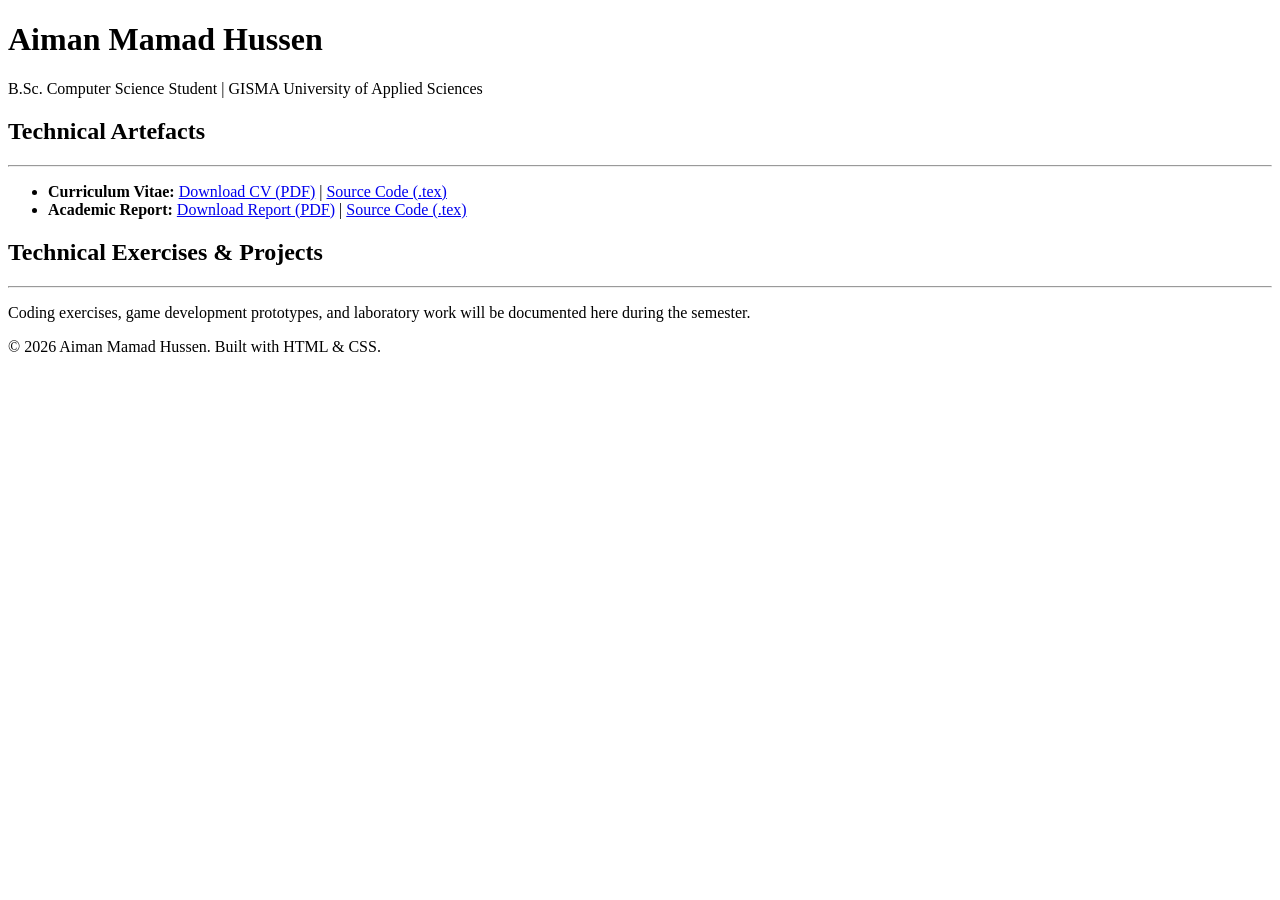
==== index.html @ fa2a32cd "Create index.html" ====
<!DOCTYPE html>
<html lang="en">
<head>
    <meta charset="UTF-8">
    <meta name="viewport" content="width=device-width, initial-scale=1.0">
    <title>Aiman Mamad Hussen - Portfolio</title>
    <link rel="stylesheet" href="style.css">
</head>
<body>
    <header>
        <h1>Aiman Mamad Hussen</h1>
        <p>B.Sc. Computer Science Student | GISMA University of Applied Sciences</p>
    </header>

    <main class="container">
        <section class="card">
            <h2>Technical Artefacts</h2>
            <hr>
            <ul class="project-list">
                <li>
                    <strong>Curriculum Vitae:</strong> 
                    <a href="main.pdf" target="_blank">Download CV (PDF)</a> | 
                    <a href="main.tex" target="_blank">Source Code (.tex)</a>
                </li>
                <li>
                    <strong>Academic Report:</strong> 
                    <a href="report.pdf" target="_blank">Download Report (PDF)</a> | 
                    <a href="report.tex" target="_blank">Source Code (.tex)</a>
                </li>
            </ul>
        </section>

        <section class="card">
            <h2>Technical Exercises & Projects</h2>
            <hr>
            <p>Coding exercises, game development prototypes, and laboratory work will be documented here during the semester.</p>
        </section>
    </main>

    <footer>
        <p>&copy; 2026 Aiman Mamad Hussen. Built with HTML & CSS.</p>
    </footer>
</body>
</html>
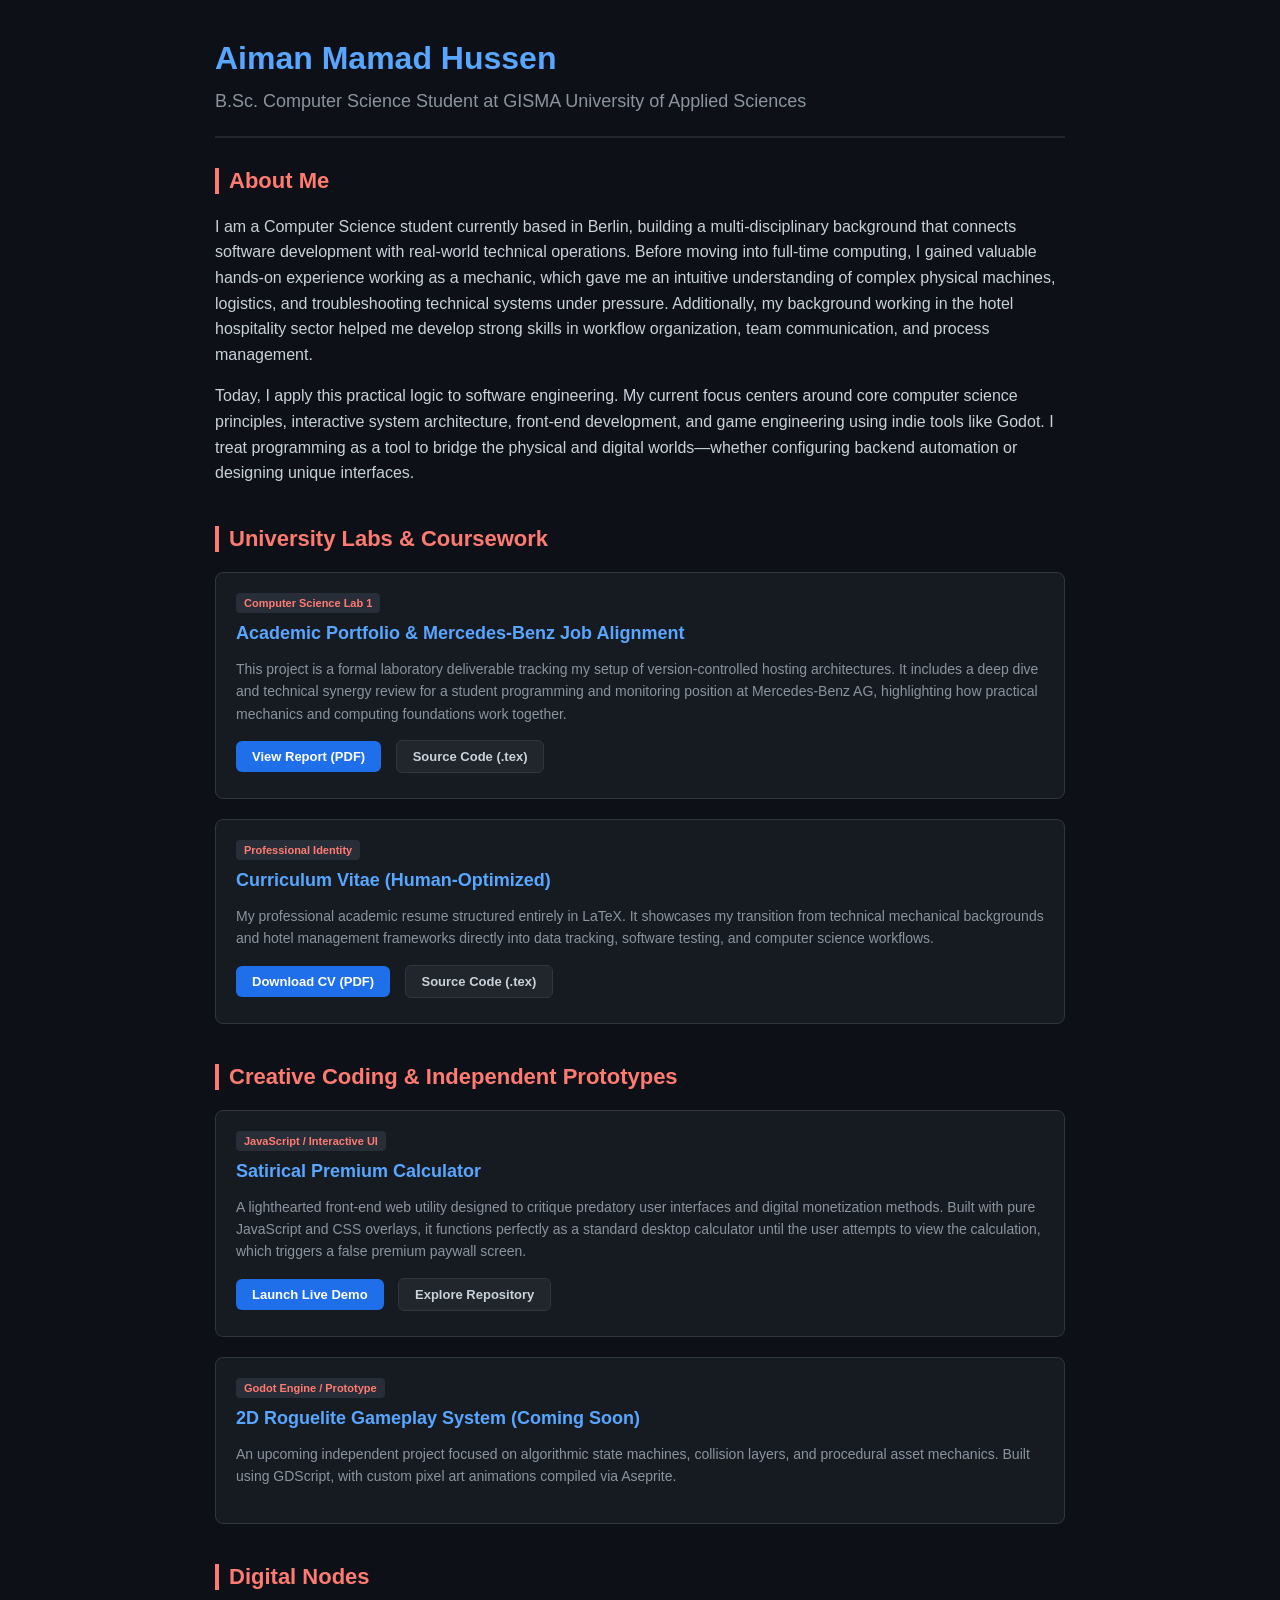
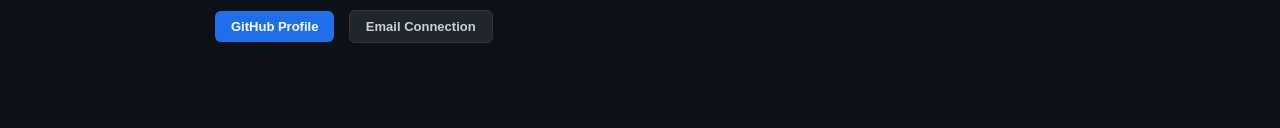
==== commit 8c2bbd44: "Update index.html" ====
--- a/index.html
+++ b/index.html
@@ -3,42 +3,228 @@
 <head>
     <meta charset="UTF-8">
     <meta name="viewport" content="width=device-width, initial-scale=1.0">
-    <title>Aiman Mamad Hussen - Portfolio</title>
-    <link rel="stylesheet" href="style.css">
+    <title>Aiman Mamad Hussen | Portfolio</title>
+    <style>
+        /* Dark Mode Theme */
+        body {
+            background-color: #0d1117;
+            color: #c9d1d9;
+            font-family: 'Segoe UI', Tahoma, Geneva, Verdana, sans-serif;
+            margin: 0;
+            padding: 40px 20px;
+            display: flex;
+            justify-content: center;
+        }
+
+        .container {
+            max-width: 850px;
+            width: 100%;
+        }
+
+        header {
+            border-bottom: 2px solid #21262d;
+            padding-bottom: 20px;
+            margin-bottom: 30px;
+        }
+
+        h1 {
+            color: #58a6ff;
+            margin: 0 0 10px 0;
+            font-size: 32px;
+        }
+
+        .subtitle {
+            color: #8b949e;
+            font-size: 18px;
+            margin: 0;
+        }
+
+        section {
+            margin-bottom: 40px;
+        }
+
+        h2 {
+            color: #ff7b72;
+            border-left: 4px solid #ff7b72;
+            padding-left: 10px;
+            font-size: 22px;
+            margin-bottom: 20px;
+        }
+
+        p {
+            line-height: 1.6;
+            color: #c9d1d9;
+        }
+
+        /* Project Cards Setup */
+        .grid {
+            display: block;
+        }
+
+        .card {
+            background-color: #161b22;
+            border: 1px solid #30363d;
+            border-radius: 8px;
+            padding: 20px;
+            margin-bottom: 20px;
+            transition: transform 0.2s, border-color 0.2s;
+        }
+
+        .card:hover {
+            border-color: #58a6ff;
+            transform: translateY(-2px);
+        }
+
+        .card h3 {
+            color: #58a6ff;
+            margin-top: 0;
+            margin-bottom: 10px;
+            font-size: 18px;
+        }
+
+        .card p {
+            font-size: 14px;
+            color: #8b949e;
+            margin-bottom: 15px;
+        }
+
+        /* Buttons Styling */
+        .btn-group {
+            display: block;
+        }
+
+        .btn {
+            display: inline-block;
+            background-color: #1f6feb;
+            color: #ffffff;
+            padding: 8px 16px;
+            border-radius: 6px;
+            text-decoration: none;
+            font-size: 13px;
+            font-weight: bold;
+            margin-right: 10px;
+            margin-bottom: 5px;
+            transition: background 0.2s;
+        }
+
+        .btn:hover {
+            background-color: #388bfd;
+        }
+
+        .btn-secondary {
+            display: inline-block;
+            background-color: #21262d;
+            color: #c9d1d9;
+            padding: 8px 16px;
+            border-radius: 6px;
+            border: 1px solid #30363d;
+            text-decoration: none;
+            font-size: 13px;
+            font-weight: bold;
+            margin-bottom: 5px;
+            transition: background 0.2s;
+        }
+
+        .btn-secondary:hover {
+            background-color: #30363d;
+        }
+
+        .badge {
+            background-color: #282e38;
+            color: #ff7b72;
+            padding: 4px 8px;
+            border-radius: 4px;
+            font-size: 11px;
+            font-weight: bold;
+            display: inline-block;
+            margin-bottom: 10px;
+        }
+    </style>
 </head>
 <body>
-    <header>
-        <h1>Aiman Mamad Hussen</h1>
-        <p>B.Sc. Computer Science Student | GISMA University of Applied Sciences</p>
-    </header>
-
-    <main class="container">
-        <section class="card">
-            <h2>Technical Artefacts</h2>
-            <hr>
-            <ul class="project-list">
-                <li>
-                    <strong>Curriculum Vitae:</strong> 
-                    <a href="main.pdf" target="_blank">Download CV (PDF)</a> | 
-                    <a href="main.tex" target="_blank">Source Code (.tex)</a>
-                </li>
-                <li>
-                    <strong>Academic Report:</strong> 
-                    <a href="report.pdf" target="_blank">Download Report (PDF)</a> | 
-                    <a href="report.tex" target="_blank">Source Code (.tex)</a>
-                </li>
-            </ul>
-        </section>
-
-        <section class="card">
-            <h2>Technical Exercises & Projects</h2>
-            <hr>
-            <p>Coding exercises, game development prototypes, and laboratory work will be documented here during the semester.</p>
-        </section>
-    </main>
-
-    <footer>
-        <p>&copy; 2026 Aiman Mamad Hussen. Built with HTML & CSS.</p>
-    </footer>
+
+    <div class="container">
+        <header>
+            <h1>Aiman Mamad Hussen</h1>
+            <p class="subtitle">B.Sc. Computer Science Student at GISMA University of Applied Sciences</p>
+        </header>
+
+        <section id="about">
+            <h2>About Me</h2>
+            <p>
+                I am a Computer Science student currently based in Berlin, building a multi-disciplinary background that connects software development with real-world technical operations. Before moving into full-time computing, I gained valuable hands-on experience working as a mechanic, which gave me an intuitive understanding of complex physical machines, logistics, and troubleshooting technical systems under pressure. Additionally, my background working in the hotel hospitality sector helped me develop strong skills in workflow organization, team communication, and process management.
+            </p>
+            <p>
+                Today, I apply this practical logic to software engineering. My current focus centers around core computer science principles, interactive system architecture, front-end development, and game engineering using indie tools like Godot. I treat programming as a tool to bridge the physical and digital worlds—whether configuring backend automation or designing unique interfaces.
+            </p>
+        </section>
+
+        <section id="academic">
+            <h2>University Labs & Coursework</h2>
+            <div class="grid">
+                
+                <div class="card">
+                    <span class="badge">Computer Science Lab 1</span>
+                    <h3>Academic Portfolio & Mercedes-Benz Job Alignment</h3>
+                    <p>
+                        This project is a formal laboratory deliverable tracking my setup of version-controlled hosting architectures. It includes a deep dive and technical synergy review for a student programming and monitoring position at Mercedes-Benz AG, highlighting how practical mechanics and computing foundations work together.
+                    </p>
+                    <div class="btn-group">
+                        <a href="report.pdf" target="_blank" class="btn">View Report (PDF)</a>
+                        <a href="report.tex" target="_blank" class="btn-secondary">Source Code (.tex)</a>
+                    </div>
+                </div>
+
+                <div class="card">
+                    <span class="badge">Professional Identity</span>
+                    <h3>Curriculum Vitae (Human-Optimized)</h3>
+                    <p>
+                        My professional academic resume structured entirely in LaTeX. It showcases my transition from technical mechanical backgrounds and hotel management frameworks directly into data tracking, software testing, and computer science workflows.
+                    </p>
+                    <div class="btn-group">
+                        <a href="main.pdf" target="_blank" class="btn">Download CV (PDF)</a>
+                        <a href="main.tex" target="_blank" class="btn-secondary">Source Code (.tex)</a>
+                    </div>
+                </div>
+
+            </div>
+        </section>
+
+        <section id="projects">
+            <h2>Creative Coding & Independent Prototypes</h2>
+            <div class="grid">
+
+                <div class="card">
+                    <span class="badge">JavaScript / Interactive UI</span>
+                    <h3>Satirical Premium Calculator</h3>
+                    <p>
+                        A lighthearted front-end web utility designed to critique predatory user interfaces and digital monetization methods. Built with pure JavaScript and CSS overlays, it functions perfectly as a standard desktop calculator until the user attempts to view the calculation, which triggers a false premium paywall screen.
+                    </p>
+                    <div class="btn-group">
+                        <a href="calculator.html" target="_blank" class="btn">Launch Live Demo</a>
+                        <a href="https://github.com/Aiman-Hussen/Aiman-Hussen.github.io/blob/main/calculator.html" target="_blank" class="btn-secondary">Explore Repository</a>
+                    </div>
+                </div>
+
+                <div class="card">
+                    <span class="badge">Godot Engine / Prototype</span>
+                    <h3>2D Roguelite Gameplay System (Coming Soon)</h3>
+                    <p>
+                        An upcoming independent project focused on algorithmic state machines, collision layers, and procedural asset mechanics. Built using GDScript, with custom pixel art animations compiled via Aseprite.
+                    </p>
+                </div>
+
+            </div>
+        </section>
+
+        <section id="contact">
+            <h2>Digital Nodes</h2>
+            <div class="btn-group">
+                <a href="https://github.com/Aiman-Hussen" target="_blank" class="btn">GitHub Profile</a>
+                <a href="mailto:aiman.hussen@example.com" class="btn-secondary">Email Connection</a>
+            </div>
+        </section>
+    </div>
+
 </body>
 </html>
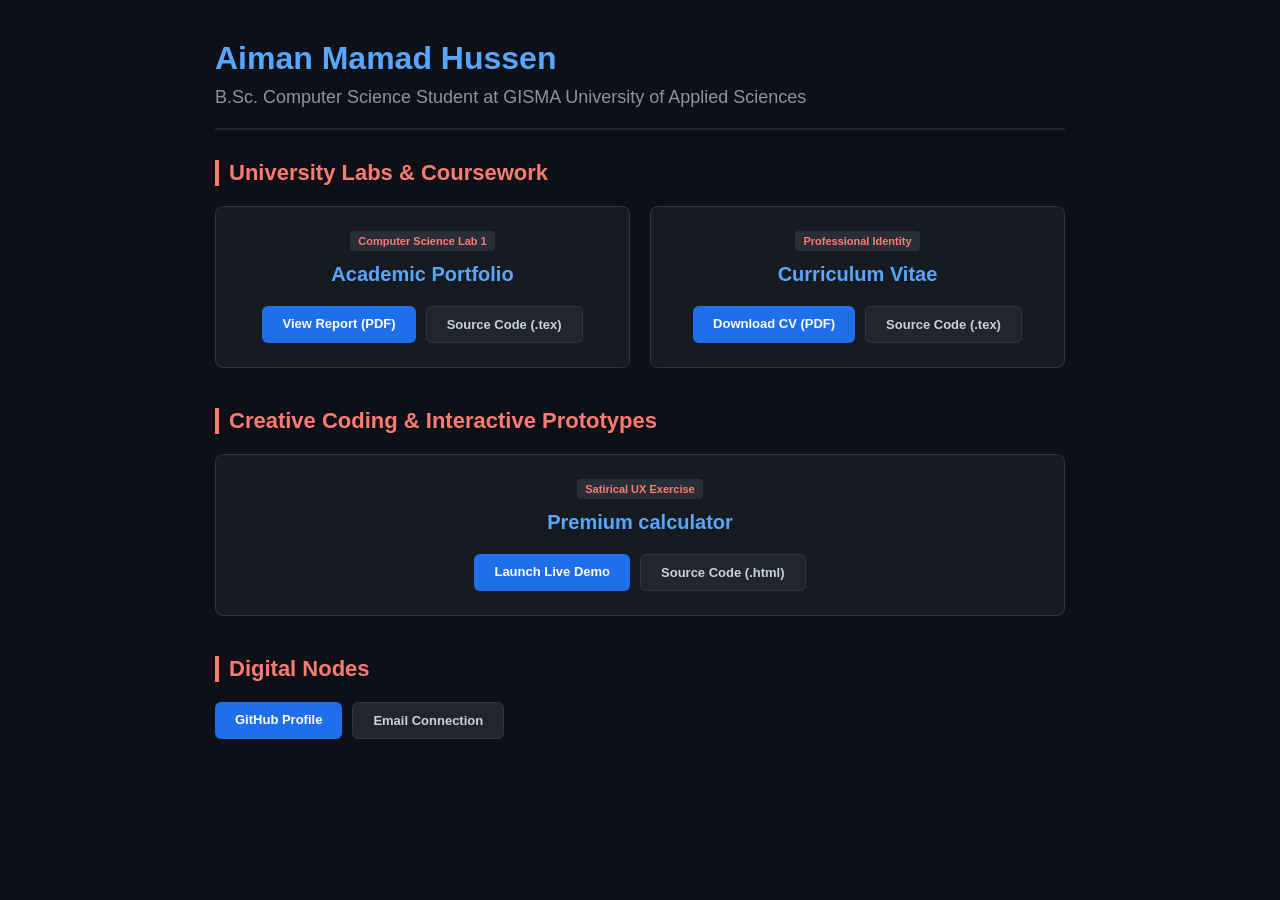
==== commit 8d2c1617: "Update index.html" ====
--- a/index.html
+++ b/index.html
@@ -51,22 +51,26 @@
             margin-bottom: 20px;
         }
 
-        p {
-            line-height: 1.6;
-            color: #c9d1d9;
-        }
-
-        /* Project Cards Setup */
+        /* Project Cards Layout - Side by Side Grid */
         .grid {
-            display: block;
+            display: grid;
+            grid-template-columns: repeat(2, 1fr);
+            gap: 20px;
+            margin-bottom: 20px;
+        }
+
+        /* Full width for the bottom section */
+        .full-width {
+            display: grid;
+            grid-template-columns: 1fr;
         }
 
         .card {
             background-color: #161b22;
             border: 1px solid #30363d;
             border-radius: 8px;
-            padding: 20px;
-            margin-bottom: 20px;
+            padding: 24px;
+            text-align: center;
             transition: transform 0.2s, border-color 0.2s;
         }
 
@@ -78,32 +82,28 @@
         .card h3 {
             color: #58a6ff;
             margin-top: 0;
-            margin-bottom: 10px;
-            font-size: 18px;
-        }
-
-        .card p {
-            font-size: 14px;
-            color: #8b949e;
-            margin-bottom: 15px;
+            margin-bottom: 20px;
+            font-size: 20px;
+            font-weight: 600;
         }
 
         /* Buttons Styling */
         .btn-group {
-            display: block;
+            display: flex;
+            justify-content: center;
+            gap: 10px;
+            flex-wrap: wrap;
         }
 
         .btn {
             display: inline-block;
             background-color: #1f6feb;
             color: #ffffff;
-            padding: 8px 16px;
+            padding: 10px 20px;
             border-radius: 6px;
             text-decoration: none;
             font-size: 13px;
             font-weight: bold;
-            margin-right: 10px;
-            margin-bottom: 5px;
             transition: background 0.2s;
         }
 
@@ -115,13 +115,12 @@
             display: inline-block;
             background-color: #21262d;
             color: #c9d1d9;
-            padding: 8px 16px;
+            padding: 10px 20px;
             border-radius: 6px;
             border: 1px solid #30363d;
             text-decoration: none;
             font-size: 13px;
             font-weight: bold;
-            margin-bottom: 5px;
             transition: background 0.2s;
         }
 
@@ -137,7 +136,7 @@
             font-size: 11px;
             font-weight: bold;
             display: inline-block;
-            margin-bottom: 10px;
+            margin-bottom: 12px;
         }
     </style>
 </head>
@@ -148,16 +147,6 @@
             <h1>Aiman Mamad Hussen</h1>
             <p class="subtitle">B.Sc. Computer Science Student at GISMA University of Applied Sciences</p>
         </header>
-
-        <section id="about">
-            <h2>About Me</h2>
-            <p>
-                I am a Computer Science student currently based in Berlin, building a multi-disciplinary background that connects software development with real-world technical operations. Before moving into full-time computing, I gained valuable hands-on experience working as a mechanic, which gave me an intuitive understanding of complex physical machines, logistics, and troubleshooting technical systems under pressure. Additionally, my background working in the hotel hospitality sector helped me develop strong skills in workflow organization, team communication, and process management.
-            </p>
-            <p>
-                Today, I apply this practical logic to software engineering. My current focus centers around core computer science principles, interactive system architecture, front-end development, and game engineering using indie tools like Godot. I treat programming as a tool to bridge the physical and digital worlds—whether configuring backend automation or designing unique interfaces.
-            </p>
-        </section>
 
         <section id="academic">
             <h2>University Labs & Coursework</h2>
@@ -165,10 +154,7 @@
                 
                 <div class="card">
                     <span class="badge">Computer Science Lab 1</span>
-                    <h3>Academic Portfolio & Mercedes-Benz Job Alignment</h3>
-                    <p>
-                        This project is a formal laboratory deliverable tracking my setup of version-controlled hosting architectures. It includes a deep dive and technical synergy review for a student programming and monitoring position at Mercedes-Benz AG, highlighting how practical mechanics and computing foundations work together.
-                    </p>
+                    <h3>Academic Portfolio</h3>
                     <div class="btn-group">
                         <a href="report.pdf" target="_blank" class="btn">View Report (PDF)</a>
                         <a href="report.tex" target="_blank" class="btn-secondary">Source Code (.tex)</a>
@@ -177,10 +163,7 @@
 
                 <div class="card">
                     <span class="badge">Professional Identity</span>
-                    <h3>Curriculum Vitae (Human-Optimized)</h3>
-                    <p>
-                        My professional academic resume structured entirely in LaTeX. It showcases my transition from technical mechanical backgrounds and hotel management frameworks directly into data tracking, software testing, and computer science workflows.
-                    </p>
+                    <h3>Curriculum Vitae</h3>
                     <div class="btn-group">
                         <a href="main.pdf" target="_blank" class="btn">Download CV (PDF)</a>
                         <a href="main.tex" target="_blank" class="btn-secondary">Source Code (.tex)</a>
@@ -191,35 +174,24 @@
         </section>
 
         <section id="projects">
-            <h2>Creative Coding & Independent Prototypes</h2>
-            <div class="grid">
+            <h2>Creative Coding & Interactive Prototypes</h2>
+            <div class="full-width">
 
                 <div class="card">
-                    <span class="badge">JavaScript / Interactive UI</span>
-                    <h3>Satirical Premium Calculator</h3>
-                    <p>
-                        A lighthearted front-end web utility designed to critique predatory user interfaces and digital monetization methods. Built with pure JavaScript and CSS overlays, it functions perfectly as a standard desktop calculator until the user attempts to view the calculation, which triggers a false premium paywall screen.
-                    </p>
+                    <span class="badge">Satirical UX Exercise</span>
+                    <h3>Premium calculator</h3>
                     <div class="btn-group">
                         <a href="calculator.html" target="_blank" class="btn">Launch Live Demo</a>
-                        <a href="https://github.com/Aiman-Hussen/Aiman-Hussen.github.io/blob/main/calculator.html" target="_blank" class="btn-secondary">Explore Repository</a>
+                        <a href="https://github.com/Aiman-Hussen/Aiman-Hussen.github.io/blob/main/calculator.html" target="_blank" class="btn-secondary">Source Code (.html)</a>
                     </div>
                 </div>
 
-                <div class="card">
-                    <span class="badge">Godot Engine / Prototype</span>
-                    <h3>2D Roguelite Gameplay System (Coming Soon)</h3>
-                    <p>
-                        An upcoming independent project focused on algorithmic state machines, collision layers, and procedural asset mechanics. Built using GDScript, with custom pixel art animations compiled via Aseprite.
-                    </p>
-                </div>
-
             </div>
         </section>
 
         <section id="contact">
             <h2>Digital Nodes</h2>
-            <div class="btn-group">
+            <div class="btn-group" style="justify-content: flex-start;">
                 <a href="https://github.com/Aiman-Hussen" target="_blank" class="btn">GitHub Profile</a>
                 <a href="mailto:aiman.hussen@example.com" class="btn-secondary">Email Connection</a>
             </div>
